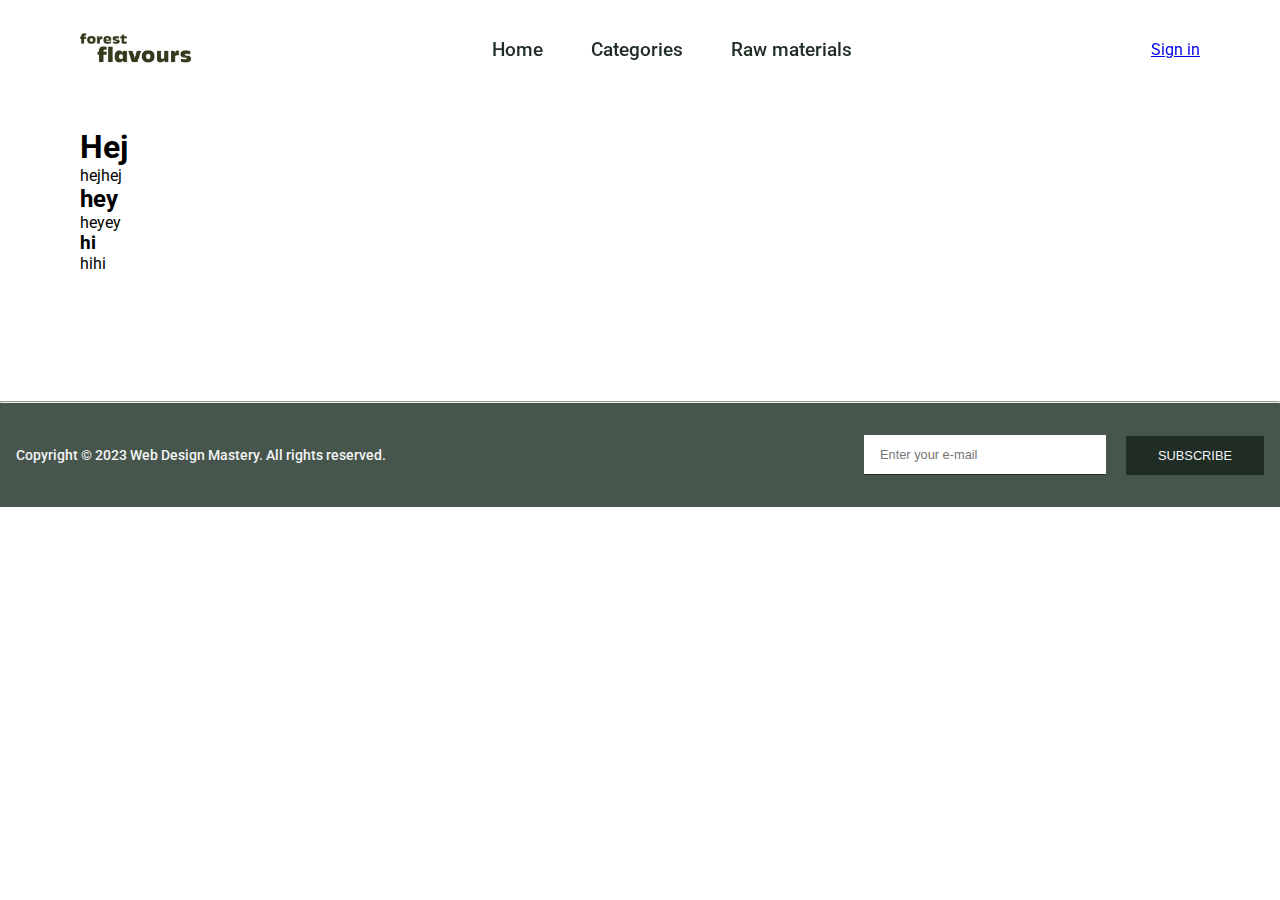
==== categories.html @ 0cb7c242 "first commit" ====
<!DOCTYPE html>
<html lang="da">

<head>
    <meta charset="UTF-8">
    <meta name="viewport" content="width=device-width, initial-scale=1.0">
    <title>Categories</title>
    <link rel="stylesheet" href="styles.css">
</head>

<body>
    <header>
        <nav>
            <div class="logo">
                <a href="index.html"><img src="img_vildmad/logo.webp" alt="Logo"></a>
            </div>
            <ul>
                <li><a href="index.html">Home</a></li>
                <li><a href="categories.html">Categories</a></li>
                <li><a href="rawmaterials.html">Raw materials</a></li>
            </ul>
            <a class="signin_nav" href="login.html">Sign in</a>
        </nav>
    </header>

    <main class="categories_container">
        <section>
            <h1>Hej
            </h1>
            <p>hejhej</p>
        </section>
        <section>
            <h2>hey</h2>
            <p>heyey</p>
        </section>
        <article>
            <h3>hi</h3>
            <p>hihi</p>
        </article>
    </main>
    <footer>
        <hr>

        <div class="section__container footer__bar">
            <div class="copyright">
                Copyright © 2023 Web Design Mastery. All rights reserved.
            </div>
            <div class="footer__form">
                <form>
                    <input type="text" placeholder="Enter your e-mail" />
                    <button class="btn" type="submit">SUBSCRIBE</button>
                </form>
            </div>
        </div>
    </footer>
</body>

</html>
---- styles.css ----
@import url("https://fonts.googleapis.com/css2?family=Alkatra&family=Roboto:wght@400;500&family=Sedgwick+Ave+Display&display=swap");

:root {
  --primary-color: #47564c;
  --primary-color-dark: #1f2d24;
  --text-light: #f3f4f6;
  --text-grey: #6b7280;
  --text-dark: #030712;
  --text-green: #1f2d24;
  --button-color: #1f2d24;
}

* {
  padding: 0;
  margin: 0;
  box-sizing: border-box;
}

body {
  font-family: "Roboto", sans-serif;
}

img {
  width: 100%;
  height: auto;
  display: block;
}

/* HOME */
.main {
  width: 100%;
  height: 100vh;
  /* background-image: linear-gradient(rgba(0, 0, 0, 0.3), rgba(0, 0, 0, 0.3)); */
  position: relative;
  overflow: hidden;
}

nav {
  width: 100%;
  position: fixed;
  top: 0;
  left: 0;
  padding: 2rem 5rem;
  display: flex;
  align-items: center;
  justify-content: space-between;
}

.logo {
  width: 10%;
}

nav ul {
  display: flex;
  gap: 3rem;
  list-style: none;
}

nav ul li a {
  text-decoration: none;
  color: var(--text-green);
  font-size: 1.2rem;
  font-weight: 500;
  transition: 0.3s;
}

nav ul li a:hover {
  color: var(--primary-color-dark);
}

.content {
  text-align: center;
  color: var(--text-light);
  margin-top: 450px;
}

.content h1 {
  font-family: "Sedgwick Ave Display", cursive;
  font-size: 7rem;
}

.content h1 span {
  font-size: 5rem;
}

.content p {
  font-family: "Alkatra", cursive;
  font-size: 1.5rem;
  margin-bottom: 2rem;
}

.content .promo {
  top: 80%;
  padding: 0.5rem;
  width: 300px;
  margin: auto;
  border-radius: 2rem;
  font-size: 1.2rem;
  font-family: "Alkatra", cursive;
  background-color: var(--button-color);
  transition: 0.3s;
  cursor: pointer;
}

.content .promo:hover {
  background-color: var(--primary-color-dark);
}

.bg__video {
  position: absolute;
  top: 0;
  left: 0;
  z-index: -1;
}

@media (min-aspect-ratio: 16/9) {
  .bg__video {
    width: 100%;
    height: auto;
  }
}

@media (max-aspect-ratio: 16/9) {
  .bg__video {
    width: auto;
    height: 100%;
  }
}

/* CATEGORIES */

.categories_container {
  max-width: var(--max-width);
  margin: auto;
  padding: 8rem 5rem;
}
.section__container {
  max-width: var(--max-width);
  margin: auto;
  padding: 5rem 1rem;
}
.footer__bar {
  background-color: var(--primary-color);
  padding: 2rem 1rem;
  display: grid;
  grid-template-columns: repeat(2, 1fr);
  align-items: center;
  gap: 2rem;
}

.copyright {
  font-size: 0.9rem;
  font-weight: 500;
  color: var(--text-light);
}

.footer__form {
  display: flex;
  align-items: center;
  justify-content: flex-end;
}

.footer__form form {
  width: 100%;
  max-width: 400px;
  display: flex;
  align-items: center;
}

.footer__form input {
  width: 100%;
  padding: 0.75rem 1rem;
  outline: none;
  border: none;
  border-bottom: 1px solid var(--primary-color-dark);
  font-size: 0.8rem;
}

.footer__form .btn {
  background-color: var(--primary-color-dark);
  color: var(--text-light);
}
.btn {
  padding: 0.75rem 2rem;
  font-size: 0.8rem;
  outline: none;
  border: none;
  cursor: pointer;
  transition: 0.3s;
  margin-left: 20px;
}

/* RAW MATERIALS */
.rawmaterials_container {
  max-width: var(--max-width);
  margin: auto;
  padding: 8rem 5rem;
}

/* SIGN IN */
.signin_container {
  width: 100%;
  height: 100vh;
  padding: 1rem;
  background-image: linear-gradient(rgba(0, 0, 0, 0.5), rgba(0, 0, 0, 0.5));
  display: flex;
  align-items: center;
  justify-content: center;
}
.signin_content {
  padding: 3rem;
  max-width: 450px;
  background-image: linear-gradient(rgba(0, 0, 0, 0.7), rgba(0, 0, 0, 0.7));
  border-radius: 5px;
}
.signin_content h1 {
  color: var(--text-light);
}

.signin_form {
  padding: 2rem 0;
  display: grid;
  gap: 1rem;
}

.signin_form input {
  padding: 1rem;
  font-size: 1rem;
  color: var(--text-light);
  background-color: var(--text-dark);
  outline: none;
  border: none;
  border-radius: 5px;
}

.signin_form .signin_btn {
  padding: 1rem;
  margin-top: 2rem;
  color: var(--text-light);
  font-size: 1rem;
  font-weight: 700;
  background-color: var(--primary-color);
  outline: none;
  border: none;
  border-radius: 5px;
  cursor: pointer;
  transition: 0.3s;
}

.signin_form .signin_btn:hover {
  background-color: var(--primary-color-dark);
}

.form_footer {
  display: flex;
  align-items: center;
  justify-content: space-between;
  color: var(--text-light);
}

.form_footer :is(span:hover, label:hover) {
  cursor: pointer;
  color: var(--text-light);
}

.login_facebook {
  display: flex;
  align-items: center;
  gap: 1rem;
  font-size: 1rem;
  color: var(--text-light);
}

.new_signup {
  color: var(--text-light);
  font-size: 1.25rem;
}

.new_signup span {
  color: var(--text-light);
}
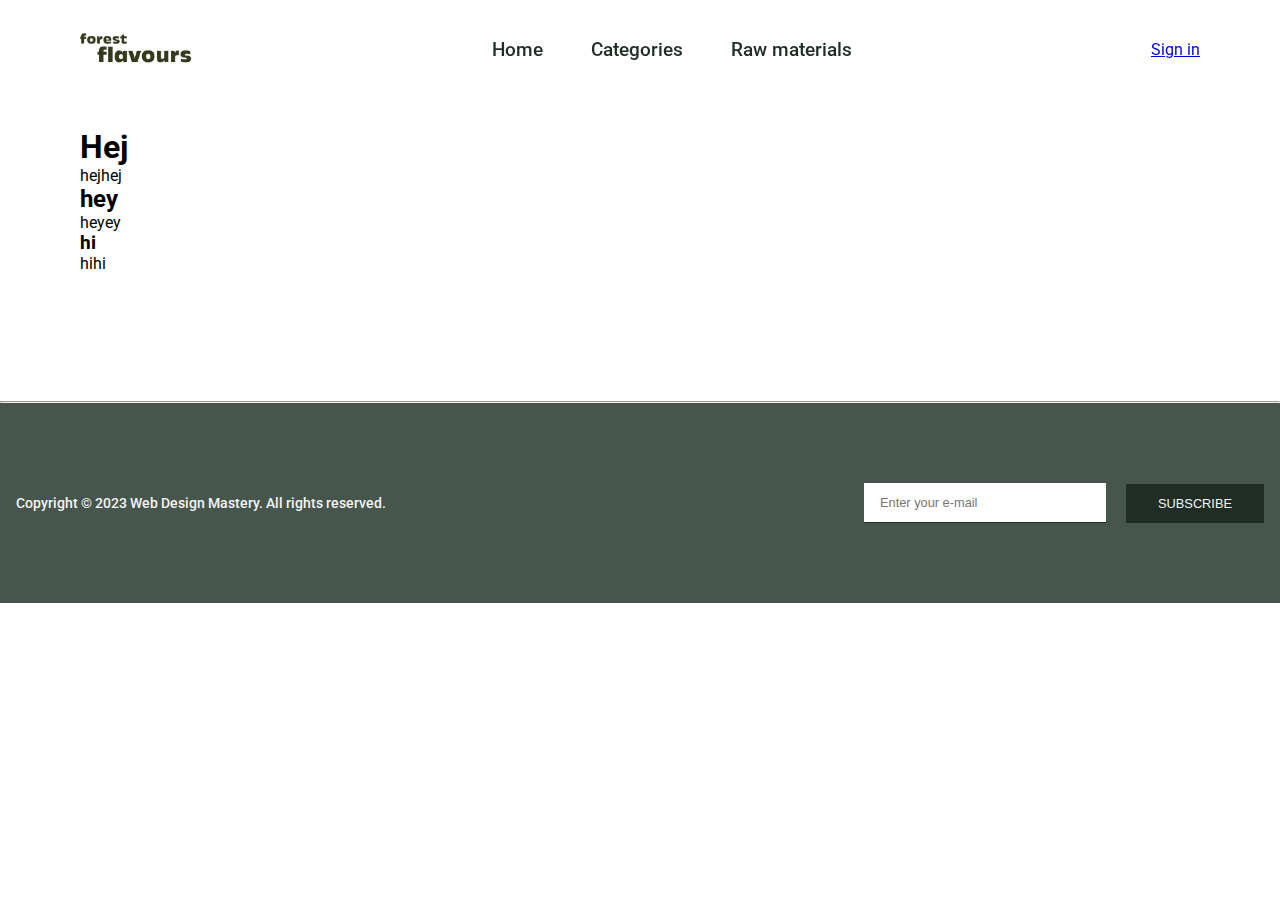
==== commit f716ea9c: "main" ====
--- a/categories.html
+++ b/categories.html
@@ -6,6 +6,7 @@
     <meta name="viewport" content="width=device-width, initial-scale=1.0">
     <title>Categories</title>
     <link rel="stylesheet" href="styles.css">
+    <link rel="stylesheet" href="categories.css">
 </head>
 
 <body>
--- a/styles.css
+++ b/styles.css
@@ -26,15 +26,7 @@
   display: block;
 }
 
-/* HOME */
-.main {
-  width: 100%;
-  height: 100vh;
-  /* background-image: linear-gradient(rgba(0, 0, 0, 0.3), rgba(0, 0, 0, 0.3)); */
-  position: relative;
-  overflow: hidden;
-}
-
+/* NAVIGATION */
 nav {
   width: 100%;
   position: fixed;
@@ -68,77 +60,8 @@
   color: var(--primary-color-dark);
 }
 
-.content {
-  text-align: center;
-  color: var(--text-light);
-  margin-top: 450px;
-}
+/* FOOTER */
 
-.content h1 {
-  font-family: "Sedgwick Ave Display", cursive;
-  font-size: 7rem;
-}
-
-.content h1 span {
-  font-size: 5rem;
-}
-
-.content p {
-  font-family: "Alkatra", cursive;
-  font-size: 1.5rem;
-  margin-bottom: 2rem;
-}
-
-.content .promo {
-  top: 80%;
-  padding: 0.5rem;
-  width: 300px;
-  margin: auto;
-  border-radius: 2rem;
-  font-size: 1.2rem;
-  font-family: "Alkatra", cursive;
-  background-color: var(--button-color);
-  transition: 0.3s;
-  cursor: pointer;
-}
-
-.content .promo:hover {
-  background-color: var(--primary-color-dark);
-}
-
-.bg__video {
-  position: absolute;
-  top: 0;
-  left: 0;
-  z-index: -1;
-}
-
-@media (min-aspect-ratio: 16/9) {
-  .bg__video {
-    width: 100%;
-    height: auto;
-  }
-}
-
-@media (max-aspect-ratio: 16/9) {
-  .bg__video {
-    width: auto;
-    height: 100%;
-  }
-}
-
-/* CATEGORIES */
-
-.categories_container {
-  max-width: var(--max-width);
-  margin: auto;
-  padding: 8rem 5rem;
-}
-.section__container {
-  max-width: var(--max-width);
-  margin: auto;
-  padding: 5rem 1rem;
-}
 .footer__bar {
   background-color: var(--primary-color);
   padding: 2rem 1rem;
@@ -189,93 +112,3 @@
   transition: 0.3s;
   margin-left: 20px;
 }
-
-/* RAW MATERIALS */
-.rawmaterials_container {
-  max-width: var(--max-width);
-  margin: auto;
-  padding: 8rem 5rem;
-}
-
-/* SIGN IN */
-.signin_container {
-  width: 100%;
-  height: 100vh;
-  padding: 1rem;
-  background-image: linear-gradient(rgba(0, 0, 0, 0.5), rgba(0, 0, 0, 0.5));
-  display: flex;
-  align-items: center;
-  justify-content: center;
-}
-.signin_content {
-  padding: 3rem;
-  max-width: 450px;
-  background-image: linear-gradient(rgba(0, 0, 0, 0.7), rgba(0, 0, 0, 0.7));
-  border-radius: 5px;
-}
-.signin_content h1 {
-  color: var(--text-light);
-}
-
-.signin_form {
-  padding: 2rem 0;
-  display: grid;
-  gap: 1rem;
-}
-
-.signin_form input {
-  padding: 1rem;
-  font-size: 1rem;
-  color: var(--text-light);
-  background-color: var(--text-dark);
-  outline: none;
-  border: none;
-  border-radius: 5px;
-}
-
-.signin_form .signin_btn {
-  padding: 1rem;
-  margin-top: 2rem;
-  color: var(--text-light);
-  font-size: 1rem;
-  font-weight: 700;
-  background-color: var(--primary-color);
-  outline: none;
-  border: none;
-  border-radius: 5px;
-  cursor: pointer;
-  transition: 0.3s;
-}
-
-.signin_form .signin_btn:hover {
-  background-color: var(--primary-color-dark);
-}
-
-.form_footer {
-  display: flex;
-  align-items: center;
-  justify-content: space-between;
-  color: var(--text-light);
-}
-
-.form_footer :is(span:hover, label:hover) {
-  cursor: pointer;
-  color: var(--text-light);
-}
-
-.login_facebook {
-  display: flex;
-  align-items: center;
-  gap: 1rem;
-  font-size: 1rem;
-  color: var(--text-light);
-}
-
-.new_signup {
-  color: var(--text-light);
-  font-size: 1.25rem;
-}
-
-.new_signup span {
-  color: var(--text-light);
-}
--- a/categories.css
+++ b/categories.css
@@ -0,0 +1,10 @@
+.categories_container {
+  max-width: var(--max-width);
+  margin: auto;
+  padding: 8rem 5rem;
+}
+.section__container {
+  max-width: var(--max-width);
+  margin: auto;
+  padding: 5rem 1rem;
+}
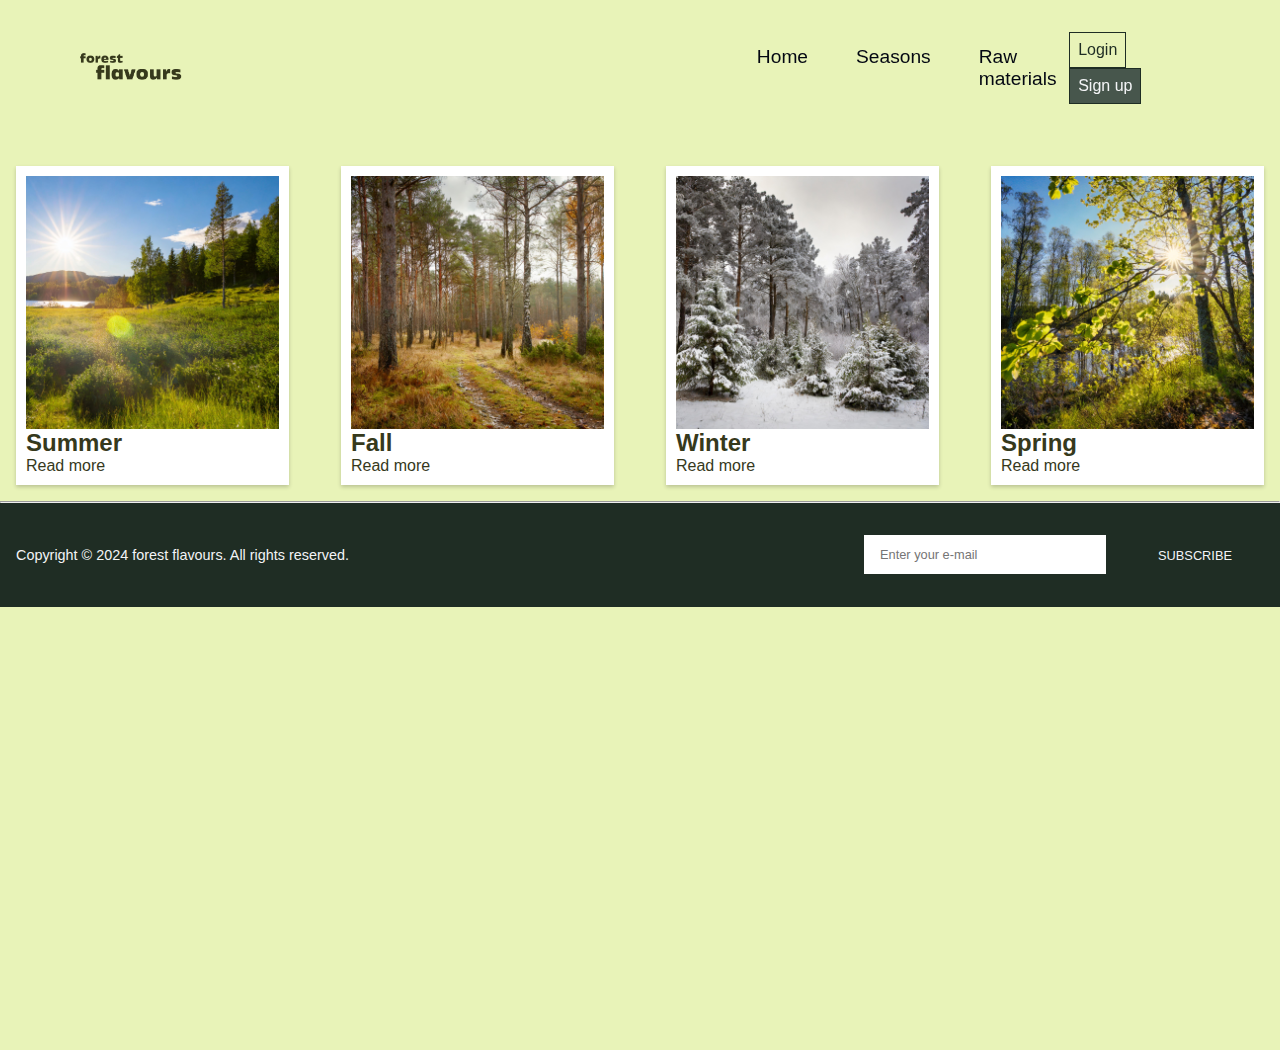
==== commit 215dabc9: "merge af diverse" ====
--- a/categories.html
+++ b/categories.html
@@ -17,26 +17,42 @@
             </div>
             <ul>
                 <li><a href="index.html">Home</a></li>
-                <li><a href="categories.html">Categories</a></li>
+                <li><a href="categories.html">Seasons</a></li>
                 <li><a href="rawmaterials.html">Raw materials</a></li>
             </ul>
-            <a class="signin_nav" href="login.html">Sign in</a>
+            <span><a class="signin_nav" href="login.html">Login</a>
+                <a class="signup_nav" href="login.html">Sign up</a></span>
         </nav>
     </header>
 
-    <main class="categories_container">
-        <section>
-            <h1>Hej
-            </h1>
-            <p>hejhej</p>
-        </section>
-        <section>
-            <h2>hey</h2>
-            <p>heyey</p>
-        </section>
+    <main>
         <article>
-            <h3>hi</h3>
-            <p>hihi</p>
+            <a href="LINK_TIL_FILTRERET">
+                <img src="seasons_billeder/summer.jpg" alt="summer">
+                <h2>Summer</h2>
+                <a href="">Read more</a>
+            </a>
+        </article>
+        <article>
+            <a href="LINK_TIL_FILTRERET">
+                <img src="seasons_billeder/fall.jpg" alt="Fall">
+                <h2>Fall</h2>
+                <a href="">Read more</a>
+            </a>
+        </article>
+        <article>
+            <a href="LINK_TIL_FILTRERET">
+                <img src="seasons_billeder/winter.jpg" alt="winter">
+                <h2>Winter</h2>
+                <a href="">Read more</a>
+            </a>
+        </article>
+        <article>
+            <a href="LINK_TIL_FILTRERET">
+                <img src="seasons_billeder/spring.jpg" alt="spring">
+                <h2>Spring</h2>
+                <a href="">Read more</a>
+            </a>
         </article>
     </main>
     <footer>
@@ -44,7 +60,7 @@
 
         <div class="section__container footer__bar">
             <div class="copyright">
-                Copyright © 2023 Web Design Mastery. All rights reserved.
+                Copyright © 2024 forest flavours. All rights reserved.
             </div>
             <div class="footer__form">
                 <form>
--- a/styles.css
+++ b/styles.css
@@ -1,7 +1,8 @@
 @import url("https://fonts.googleapis.com/css2?family=Alkatra&family=Roboto:wght@400;500&family=Sedgwick+Ave+Display&display=swap");
 
 :root {
-  --primary-color: #47564c;
+  --primary-color: #e8f3b8;
+  --primary-btn: #47564c;
   --primary-color-dark: #1f2d24;
   --text-light: #f3f4f6;
   --text-grey: #6b7280;
@@ -36,6 +37,7 @@
   display: flex;
   align-items: center;
   justify-content: space-between;
+  z-index: 999;
 }
 
 .logo {
@@ -46,11 +48,12 @@
   display: flex;
   gap: 3rem;
   list-style: none;
+  margin-left: 575px;
 }
 
 nav ul li a {
   text-decoration: none;
-  color: var(--text-green);
+  color: var(--text-dark);
   font-size: 1.2rem;
   font-weight: 500;
   transition: 0.3s;
@@ -60,10 +63,44 @@
   color: var(--primary-color-dark);
 }
 
+.signin_nav {
+  margin-right: 10px;
+  text-decoration: none;
+  display: inline-block;
+  padding: 0.5rem;
+  background: transparent;
+  color: var(--primary-color-dark);
+  border: 1px solid var(--primary-color-dark);
+  transition: all 0.55s ease;
+  cursor: pointer;
+  transition: 0.3s;
+}
+.signup_nav {
+  text-decoration: none;
+  display: inline-block;
+  padding: 0.5rem;
+  background: var(--primary-btn);
+  color: var(--text-light);
+  border: 1px solid var(--primary-color-dark);
+  transition: all 0.55s ease;
+  cursor: pointer;
+  transition: 0.3s;
+}
+
+.signin_nav:hover {
+  background-color: var(--primary-btn);
+  color: var(--text-light);
+}
+
+.signup_nav:hover {
+  background-color: transparent;
+  color: var(--text-dark);
+}
+
 /* FOOTER */
 
 .footer__bar {
-  background-color: var(--primary-color);
+  background-color: var(--primary-color-dark);
   padding: 2rem 1rem;
   display: grid;
   grid-template-columns: repeat(2, 1fr);
@@ -112,3 +149,18 @@
   transition: 0.3s;
   margin-left: 20px;
 }
+
+@media (max-width: 800px) {
+  .copyright {
+    font-size: 0.5rem;
+  }
+
+  .footer__bar {
+    padding: 2rem 1rem;
+    display: flex;
+    flex-direction: column;
+    align-content: space-between;
+
+    gap: 2rem;
+  }
+}
--- a/categories.css
+++ b/categories.css
@@ -6,5 +6,49 @@
 .section__container {
   max-width: var(--max-width);
   margin: auto;
-  padding: 5rem 1rem;
+  padding: 2rem 1rem;
 }
+
+body {
+  background-color: #e8f3b8;
+  font-family: Helvetica, sans-serif;
+  color: #36391c;
+  margin: 0;
+  height: 100vh;
+}
+
+article {
+  padding: 10px;
+  background-color: white;
+  margin: 1rem;
+  box-shadow: 0 2px 4px rgba(0, 0, 0, 0.2);
+  /* evt indsæt mere style pænere udseende på site*/
+}
+
+article img {
+  width: 100%;
+  aspect-ratio: 1/1;
+  object-fit: cover;
+}
+
+article a {
+  color: #36391c;
+  text-decoration: none;
+}
+
+main {
+  display: grid;
+  grid-template-columns: repeat(2, 1fr); /* (auto-fill, minmax(200px, 1fr)); */
+  gap: 20px;
+  margin-top: 150px;
+}
+
+/* .center-container {
+    max-width: 800px;
+} */
+
+@media screen and (min-width: 900px) {
+  main {
+    grid-template-columns: repeat(4, 1fr); /* Switch to 4 columns on larger screens */
+  }
+}
